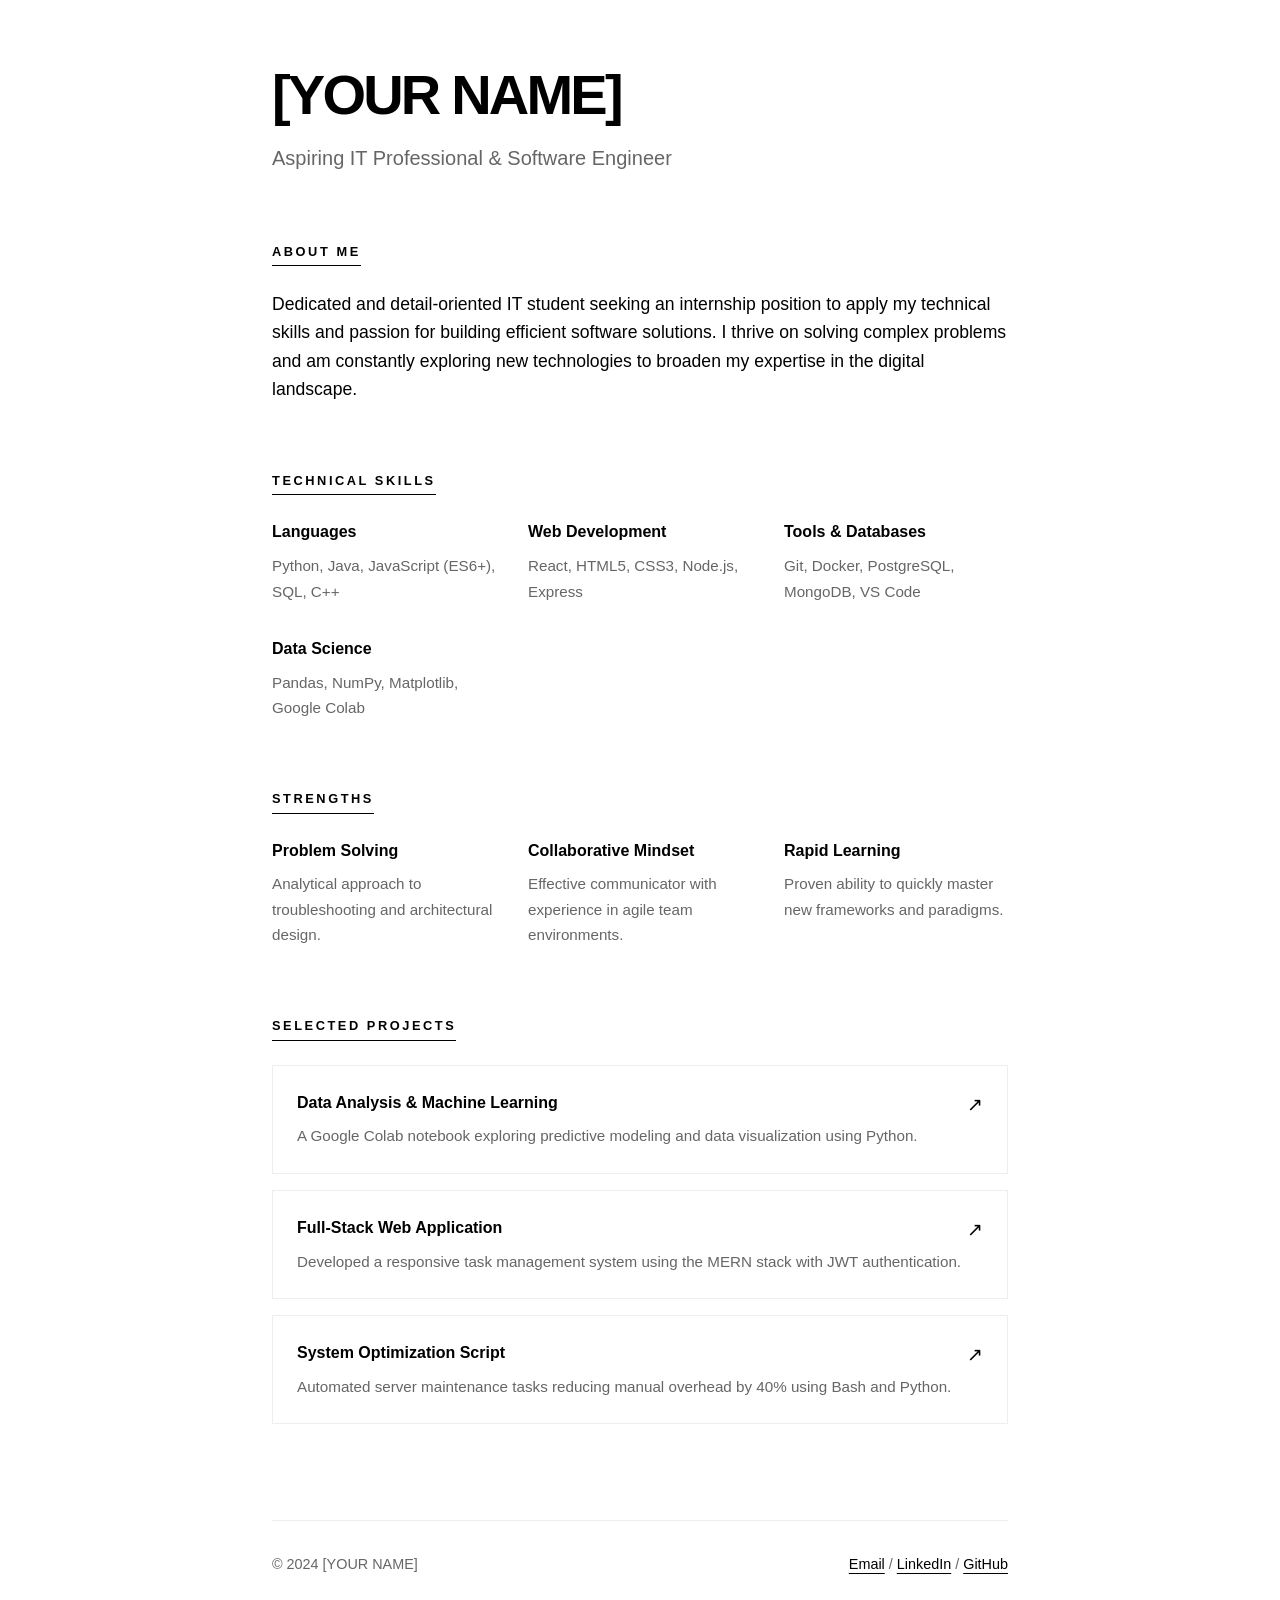
==== index.html @ 7cf9752b "create portfolio" ====
<!DOCTYPE html>
<html lang="en">
<head>
    <meta charset="UTF-8">
    <meta name="viewport" content="width=device-width, initial-scale=1.0">
    <title>IT Internship | Portfolio</title>
    <style>
        :root {
            --bg-color: #ffffff;
            --text-color: #000000;
            --secondary-text: #666666;
            --border-color: #eeeeee;
            --accent-color: #000000;
        }

        * {
            margin: 0;
            padding: 0;
            box-sizing: border-box;
        }

        body {
            font-family: 'Inter', -apple-system, BlinkMacSystemFont, "Segoe UI", Roboto, sans-serif;
            background-color: var(--bg-color);
            color: var(--text-color);
            line-height: 1.6;
            padding: 4rem 2rem;
            max-width: 800px;
            margin: 0 auto;
        }

        header {
            margin-bottom: 4rem;
        }

        h1 {
            font-size: 3.5rem;
            font-weight: 800;
            letter-spacing: -0.05em;
            line-height: 1.1;
            margin-bottom: 1rem;
        }

        .subtitle {
            font-size: 1.25rem;
            color: var(--secondary-text);
            font-weight: 400;
        }

        section {
            margin-bottom: 4rem;
        }

        h2 {
            font-size: 0.8rem;
            text-transform: uppercase;
            letter-spacing: 0.2em;
            margin-bottom: 1.5rem;
            border-bottom: 1px solid var(--text-color);
            display: inline-block;
            padding-bottom: 0.2rem;
        }

        p {
            font-size: 1.1rem;
            margin-bottom: 1.5rem;
        }

        .grid {
            display: grid;
            grid-template-columns: repeat(auto-fill, minmax(200px, 1fr));
            gap: 2rem;
        }

        .item-title {
            font-weight: 700;
            margin-bottom: 0.5rem;
            display: block;
        }

        .item-desc {
            color: var(--secondary-text);
            font-size: 0.95rem;
        }

        .project-link {
            display: block;
            text-decoration: none;
            color: var(--text-color);
            padding: 1.5rem;
            border: 1px solid var(--border-color);
            transition: all 0.2s ease;
            margin-bottom: 1rem;
        }

        .project-link:hover {
            background-color: var(--text-color);
            color: var(--bg-color);
            border-color: var(--text-color);
        }

        .project-link .link-icon {
            float: right;
            font-size: 1.2rem;
        }

        footer {
            margin-top: 6rem;
            padding-top: 2rem;
            border-top: 1px solid var(--border-color);
            font-size: 0.9rem;
            color: var(--secondary-text);
            display: flex;
            justify-content: space-between;
        }

        a {
            color: var(--text-color);
            text-decoration: underline;
            text-underline-offset: 4px;
        }

        a:hover {
            color: var(--secondary-text);
        }

        @media (max-width: 600px) {
            h1 { font-size: 2.5rem; }
            body { padding: 2rem 1rem; }
        }
    </style>
</head>
<body>

    <header>
        <h1>[YOUR NAME]</h1>
        <p class="subtitle">Aspiring IT Professional & Software Engineer</p>
    </header>

    <section id="about">
        <h2>About Me</h2>
        <p>
            Dedicated and detail-oriented IT student seeking an internship position to apply my technical skills and passion for building efficient software solutions. I thrive on solving complex problems and am constantly exploring new technologies to broaden my expertise in the digital landscape.
        </p>
    </section>

    <section id="skills">
        <h2>Technical Skills</h2>
        <div class="grid">
            <div>
                <span class="item-title">Languages</span>
                <span class="item-desc">Python, Java, JavaScript (ES6+), SQL, C++</span>
            </div>
            <div>
                <span class="item-title">Web Development</span>
                <span class="item-desc">React, HTML5, CSS3, Node.js, Express</span>
            </div>
            <div>
                <span class="item-title">Tools & Databases</span>
                <span class="item-desc">Git, Docker, PostgreSQL, MongoDB, VS Code</span>
            </div>
            <div>
                <span class="item-title">Data Science</span>
                <span class="item-desc">Pandas, NumPy, Matplotlib, Google Colab</span>
            </div>
        </div>
    </section>

    <section id="strengths">
        <h2>Strengths</h2>
        <div class="grid">
            <div>
                <span class="item-title">Problem Solving</span>
                <span class="item-desc">Analytical approach to troubleshooting and architectural design.</span>
            </div>
            <div>
                <span class="item-title">Collaborative Mindset</span>
                <span class="item-desc">Effective communicator with experience in agile team environments.</span>
            </div>
            <div>
                <span class="item-title">Rapid Learning</span>
                <span class="item-desc">Proven ability to quickly master new frameworks and paradigms.</span>
            </div>
        </div>
    </section>

    <section id="projects">
        <h2>Selected Projects</h2>
        
        <a href="https://colab.research.google.com/drive/..." class="project-link" target="_blank">
            <span class="link-icon">↗</span>
            <span class="item-title">Data Analysis & Machine Learning</span>
            <span class="item-desc">A Google Colab notebook exploring predictive modeling and data visualization using Python.</span>
        </a>

        <a href="https://github.com/..." class="project-link" target="_blank">
            <span class="link-icon">↗</span>
            <span class="item-title">Full-Stack Web Application</span>
            <span class="item-desc">Developed a responsive task management system using the MERN stack with JWT authentication.</span>
        </a>

        <a href="#" class="project-link">
            <span class="link-icon">↗</span>
            <span class="item-title">System Optimization Script</span>
            <span class="item-desc">Automated server maintenance tasks reducing manual overhead by 40% using Bash and Python.</span>
        </a>
    </section>

    <footer>
        <div>&copy; 2024 [YOUR NAME]</div>
        <div>
            <a href="mailto:email@example.com">Email</a> / 
            <a href="https://linkedin.com/in/...">LinkedIn</a> / 
            <a href="https://github.com/...">GitHub</a>
        </div>
    </footer>

</body>
</html>
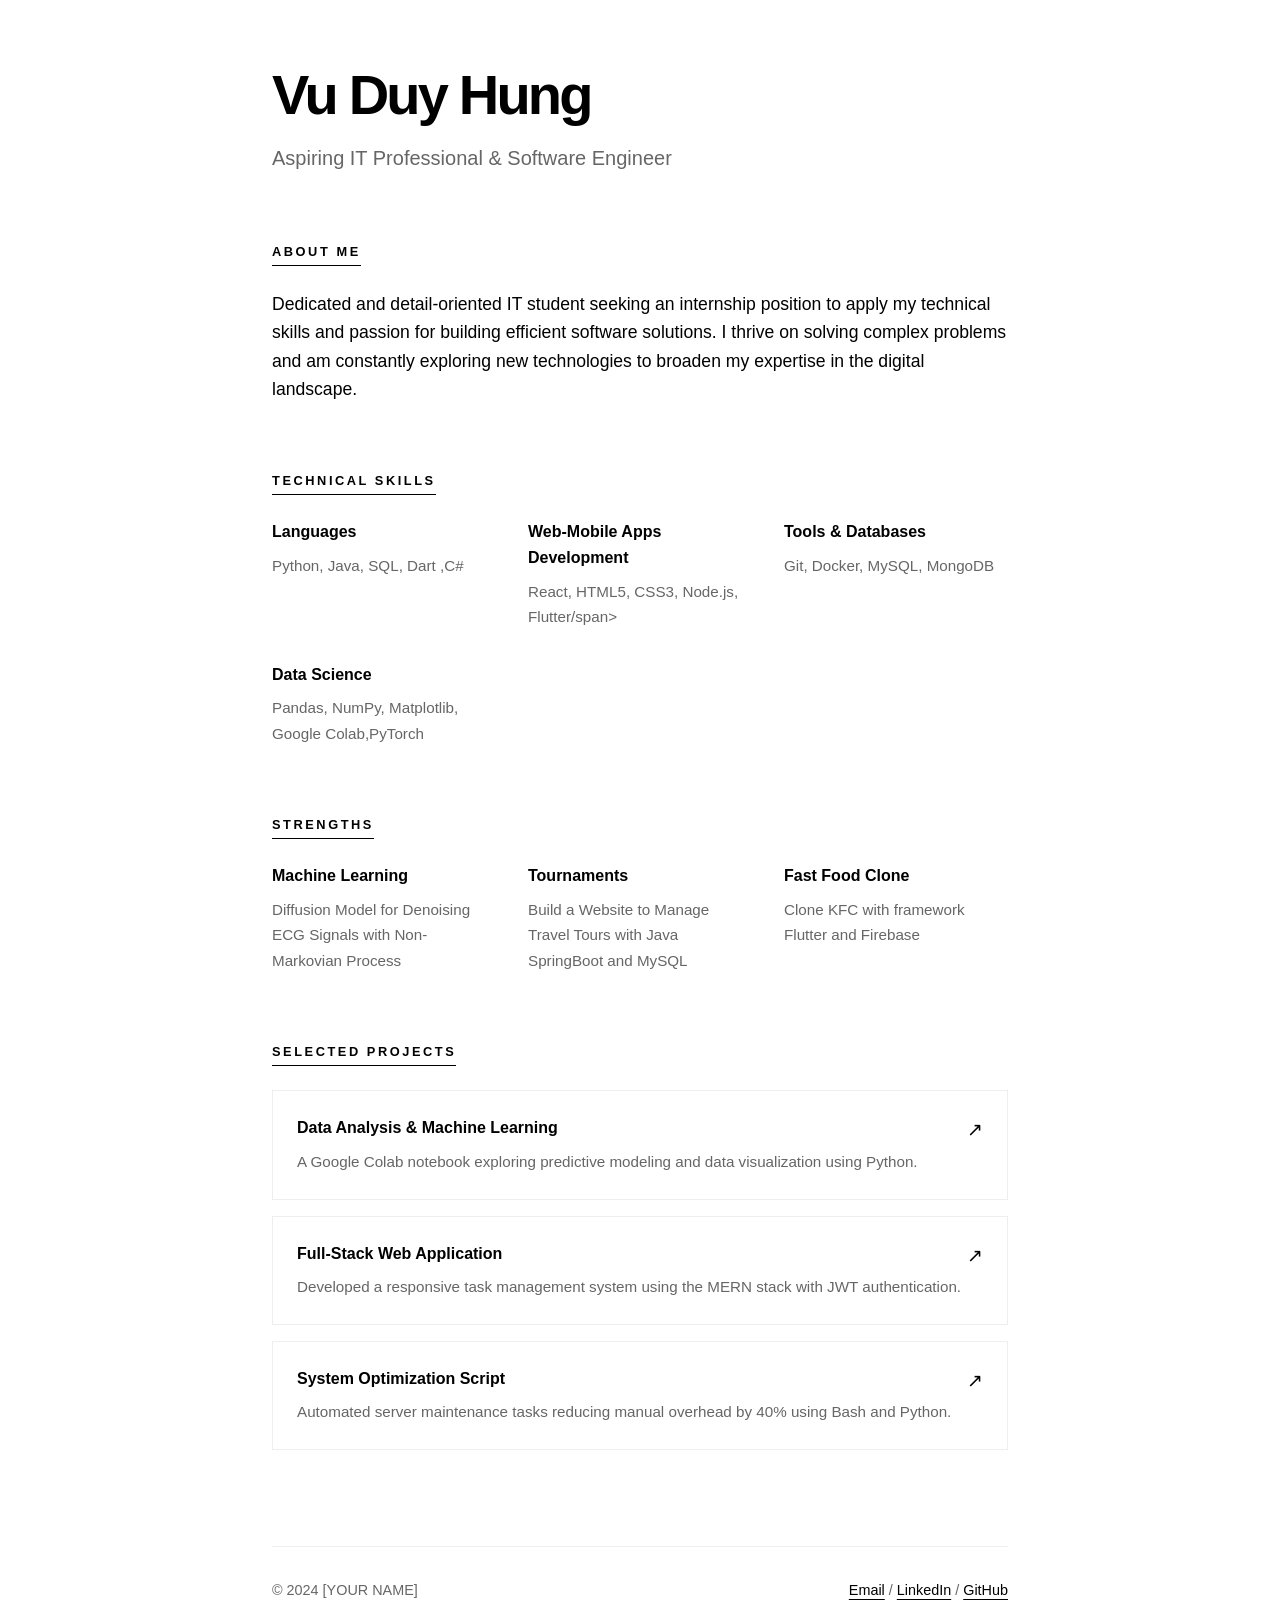
==== commit 72691947: "change infor" ====
--- a/index.html
+++ b/index.html
@@ -1,5 +1,6 @@
 <!DOCTYPE html>
 <html lang="en">
+
 <head>
     <meta charset="UTF-8">
     <meta name="viewport" content="width=device-width, initial-scale=1.0">
@@ -125,22 +126,30 @@
         }
 
         @media (max-width: 600px) {
-            h1 { font-size: 2.5rem; }
-            body { padding: 2rem 1rem; }
+            h1 {
+                font-size: 2.5rem;
+            }
+
+            body {
+                padding: 2rem 1rem;
+            }
         }
     </style>
 </head>
+
 <body>
 
     <header>
-        <h1>[YOUR NAME]</h1>
+        <h1>Vu Duy Hung</h1>
         <p class="subtitle">Aspiring IT Professional & Software Engineer</p>
     </header>
 
     <section id="about">
         <h2>About Me</h2>
         <p>
-            Dedicated and detail-oriented IT student seeking an internship position to apply my technical skills and passion for building efficient software solutions. I thrive on solving complex problems and am constantly exploring new technologies to broaden my expertise in the digital landscape.
+            Dedicated and detail-oriented IT student seeking an internship position to apply my technical skills and
+            passion for building efficient software solutions. I thrive on solving complex problems and am constantly
+            exploring new technologies to broaden my expertise in the digital landscape.
         </p>
     </section>
 
@@ -149,19 +158,19 @@
         <div class="grid">
             <div>
                 <span class="item-title">Languages</span>
-                <span class="item-desc">Python, Java, JavaScript (ES6+), SQL, C++</span>
-            </div>
-            <div>
-                <span class="item-title">Web Development</span>
-                <span class="item-desc">React, HTML5, CSS3, Node.js, Express</span>
+                <span class="item-desc">Python, Java, SQL, Dart ,C#</span>
+            </div>
+            <div>
+                <span class="item-title">Web-Mobile Apps Development</span>
+                <span class="item-desc">React, HTML5, CSS3, Node.js, Flutter/span>
             </div>
             <div>
                 <span class="item-title">Tools & Databases</span>
-                <span class="item-desc">Git, Docker, PostgreSQL, MongoDB, VS Code</span>
+                <span class="item-desc">Git, Docker, MySQL, MongoDB</span>
             </div>
             <div>
                 <span class="item-title">Data Science</span>
-                <span class="item-desc">Pandas, NumPy, Matplotlib, Google Colab</span>
+                <span class="item-desc">Pandas, NumPy, Matplotlib, Google Colab,PyTorch</span>
             </div>
         </div>
     </section>
@@ -170,50 +179,54 @@
         <h2>Strengths</h2>
         <div class="grid">
             <div>
-                <span class="item-title">Problem Solving</span>
-                <span class="item-desc">Analytical approach to troubleshooting and architectural design.</span>
-            </div>
-            <div>
-                <span class="item-title">Collaborative Mindset</span>
-                <span class="item-desc">Effective communicator with experience in agile team environments.</span>
-            </div>
-            <div>
-                <span class="item-title">Rapid Learning</span>
-                <span class="item-desc">Proven ability to quickly master new frameworks and paradigms.</span>
+                <span class="item-title">Machine Learning</span>
+                <span class="item-desc">Diffusion Model for Denoising ECG Signals with Non-Markovian Process</span>
+            </div>
+            <div>
+                <span class="item-title">Tournaments</span>
+                <span class="item-desc">Build a Website to Manage Travel Tours with Java SpringBoot and MySQL</span>
+            </div>
+            <div>
+                <span class="item-title">Fast Food Clone</span>
+                <span class="item-desc">Clone KFC with framework Flutter and Firebase</span>
             </div>
         </div>
     </section>
 
     <section id="projects">
         <h2>Selected Projects</h2>
-        
+
         <a href="https://colab.research.google.com/drive/..." class="project-link" target="_blank">
             <span class="link-icon">↗</span>
             <span class="item-title">Data Analysis & Machine Learning</span>
-            <span class="item-desc">A Google Colab notebook exploring predictive modeling and data visualization using Python.</span>
+            <span class="item-desc">A Google Colab notebook exploring predictive modeling and data visualization using
+                Python.</span>
         </a>
 
         <a href="https://github.com/..." class="project-link" target="_blank">
             <span class="link-icon">↗</span>
             <span class="item-title">Full-Stack Web Application</span>
-            <span class="item-desc">Developed a responsive task management system using the MERN stack with JWT authentication.</span>
+            <span class="item-desc">Developed a responsive task management system using the MERN stack with JWT
+                authentication.</span>
         </a>
 
         <a href="#" class="project-link">
             <span class="link-icon">↗</span>
             <span class="item-title">System Optimization Script</span>
-            <span class="item-desc">Automated server maintenance tasks reducing manual overhead by 40% using Bash and Python.</span>
+            <span class="item-desc">Automated server maintenance tasks reducing manual overhead by 40% using Bash and
+                Python.</span>
         </a>
     </section>
 
     <footer>
         <div>&copy; 2024 [YOUR NAME]</div>
         <div>
-            <a href="mailto:email@example.com">Email</a> / 
-            <a href="https://linkedin.com/in/...">LinkedIn</a> / 
+            <a href="mailto:email@example.com">Email</a> /
+            <a href="https://linkedin.com/in/...">LinkedIn</a> /
             <a href="https://github.com/...">GitHub</a>
         </div>
     </footer>
 
 </body>
-</html>
+
+</html>
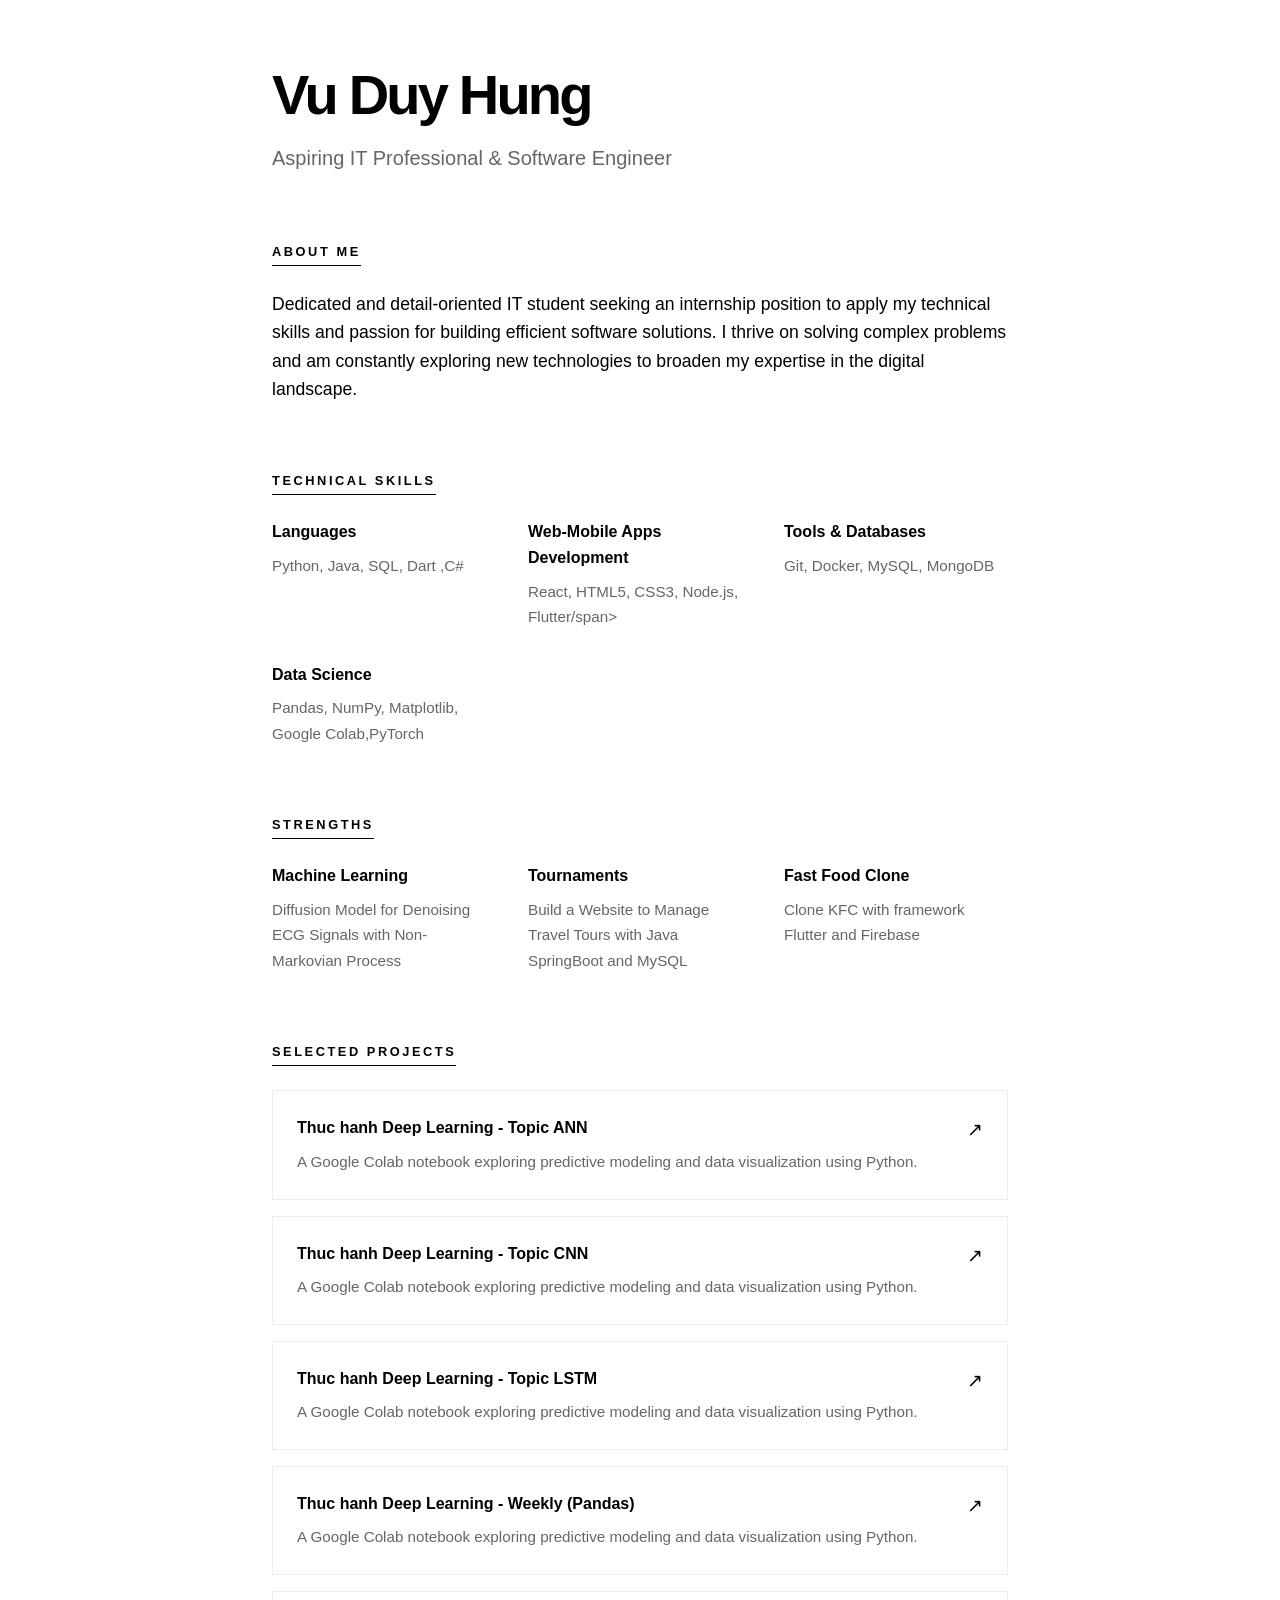
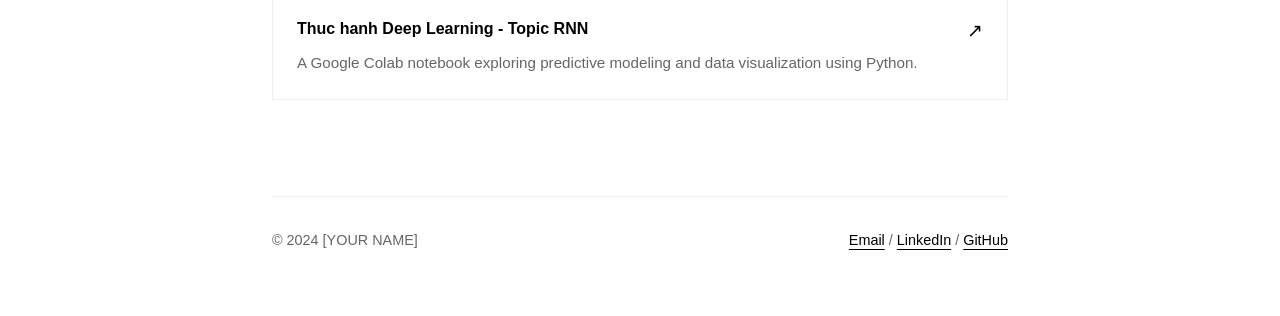
==== commit 718c4597: "create struct link to collab" ====
--- a/index.html
+++ b/index.html
@@ -198,22 +198,32 @@
 
         <a href="https://colab.research.google.com/drive/..." class="project-link" target="_blank">
             <span class="link-icon">↗</span>
-            <span class="item-title">Data Analysis & Machine Learning</span>
-            <span class="item-desc">A Google Colab notebook exploring predictive modeling and data visualization using
-                Python.</span>
-        </a>
-
-        <a href="https://github.com/..." class="project-link" target="_blank">
-            <span class="link-icon">↗</span>
-            <span class="item-title">Full-Stack Web Application</span>
-            <span class="item-desc">Developed a responsive task management system using the MERN stack with JWT
-                authentication.</span>
-        </a>
-
-        <a href="#" class="project-link">
-            <span class="link-icon">↗</span>
-            <span class="item-title">System Optimization Script</span>
-            <span class="item-desc">Automated server maintenance tasks reducing manual overhead by 40% using Bash and
+            <span class="item-title">Thuc hanh Deep Learning - Topic ANN</span>
+            <span class="item-desc">A Google Colab notebook exploring predictive modeling and data visualization using
+                Python.</span>
+        </a>
+        <a href="https://colab.research.google.com/drive/..." class="project-link" target="_blank">
+            <span class="link-icon">↗</span>
+            <span class="item-title">Thuc hanh Deep Learning - Topic CNN</span>
+            <span class="item-desc">A Google Colab notebook exploring predictive modeling and data visualization using
+                Python.</span>
+        </a>
+        <a href="https://colab.research.google.com/drive/..." class="project-link" target="_blank">
+            <span class="link-icon">↗</span>
+            <span class="item-title">Thuc hanh Deep Learning - Topic LSTM</span>
+            <span class="item-desc">A Google Colab notebook exploring predictive modeling and data visualization using
+                Python.</span>
+        </a>
+        <a href="https://colab.research.google.com/drive/..." class="project-link" target="_blank">
+            <span class="link-icon">↗</span>
+            <span class="item-title">Thuc hanh Deep Learning - Weekly (Pandas)</span>
+            <span class="item-desc">A Google Colab notebook exploring predictive modeling and data visualization using
+                Python.</span>
+        </a>
+        <a href="https://colab.research.google.com/drive/..." class="project-link" target="_blank">
+            <span class="link-icon">↗</span>
+            <span class="item-title">Thuc hanh Deep Learning - Topic RNN</span>
+            <span class="item-desc">A Google Colab notebook exploring predictive modeling and data visualization using
                 Python.</span>
         </a>
     </section>
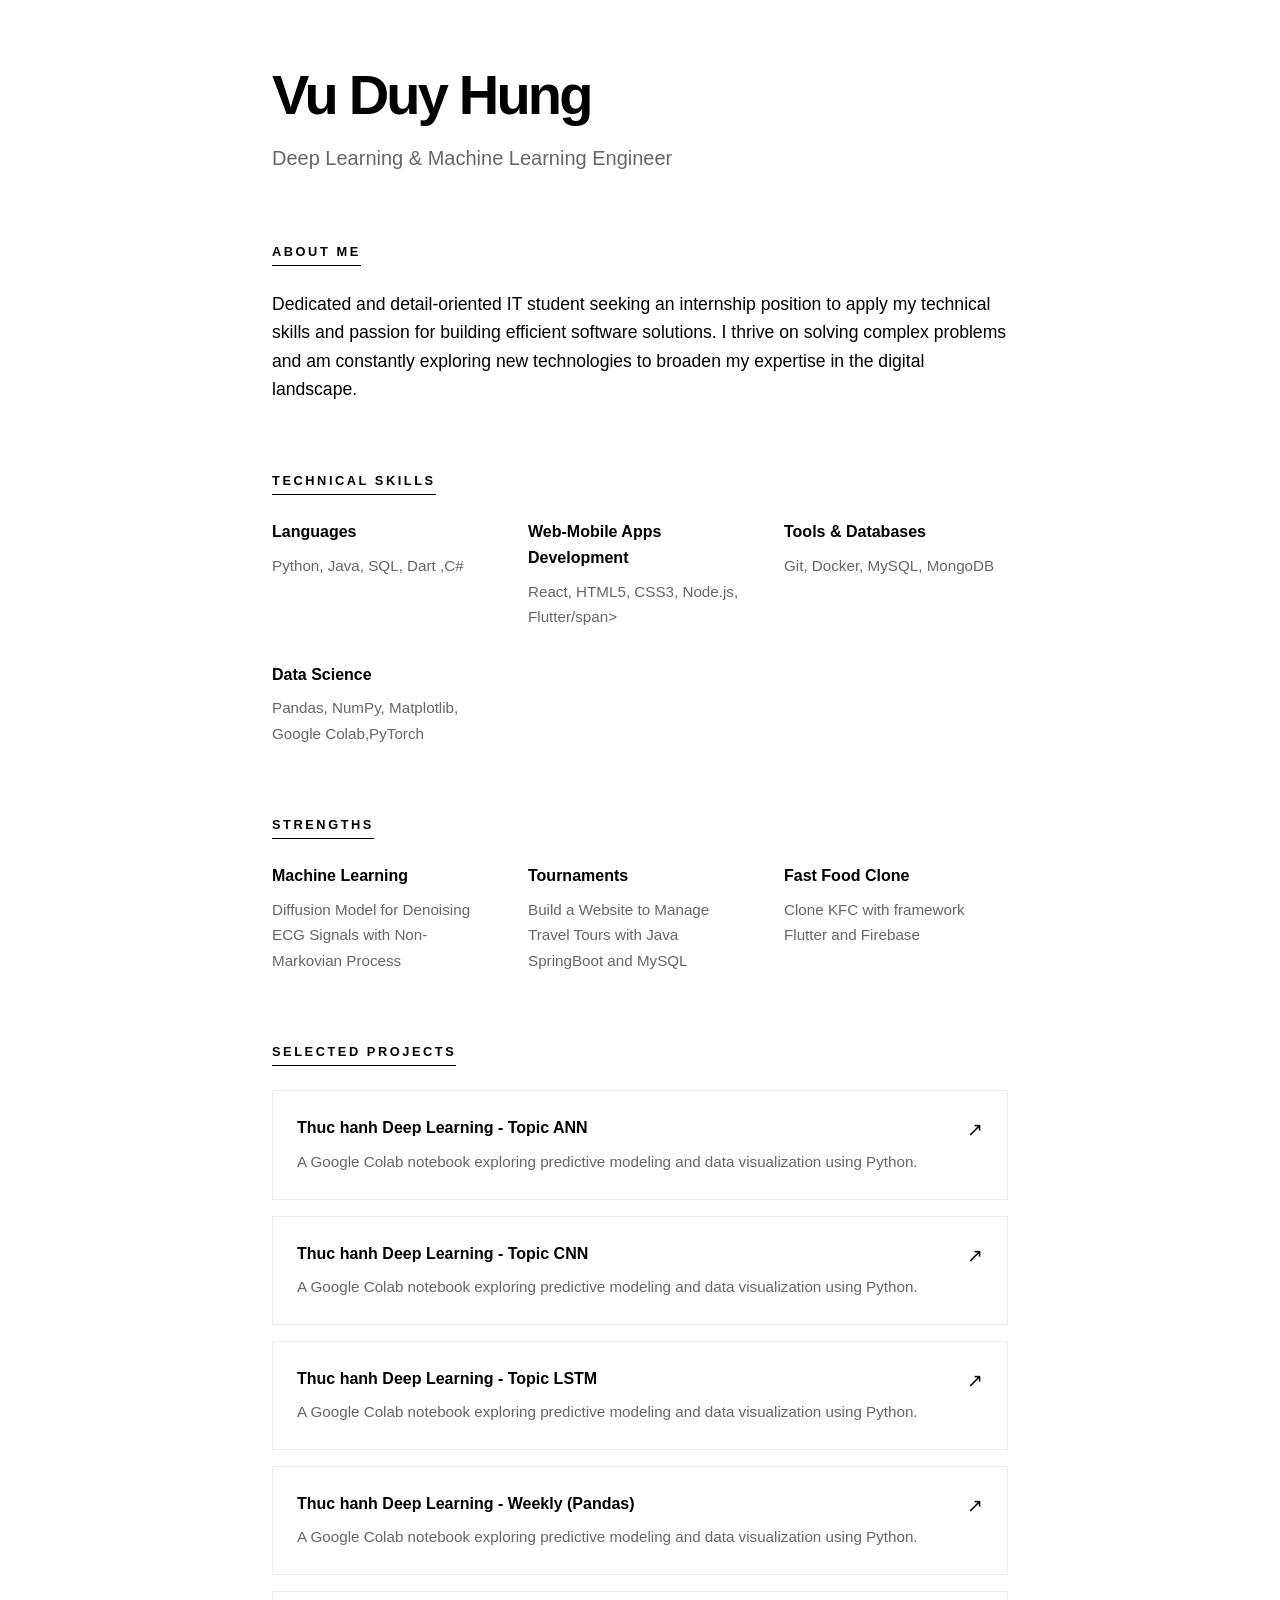
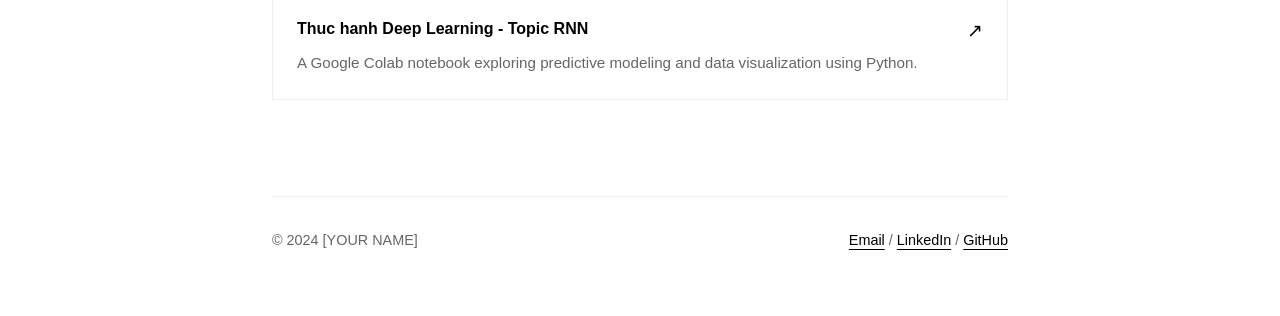
==== commit 934524cb: "docs: update professional subtitle to Deep Learning & Machine Learning Engineer" ====
--- a/index.html
+++ b/index.html
@@ -141,7 +141,7 @@
 
     <header>
         <h1>Vu Duy Hung</h1>
-        <p class="subtitle">Aspiring IT Professional & Software Engineer</p>
+        <p class="subtitle">Deep Learning & Machine Learning Engineer</p>
     </header>
 
     <section id="about">
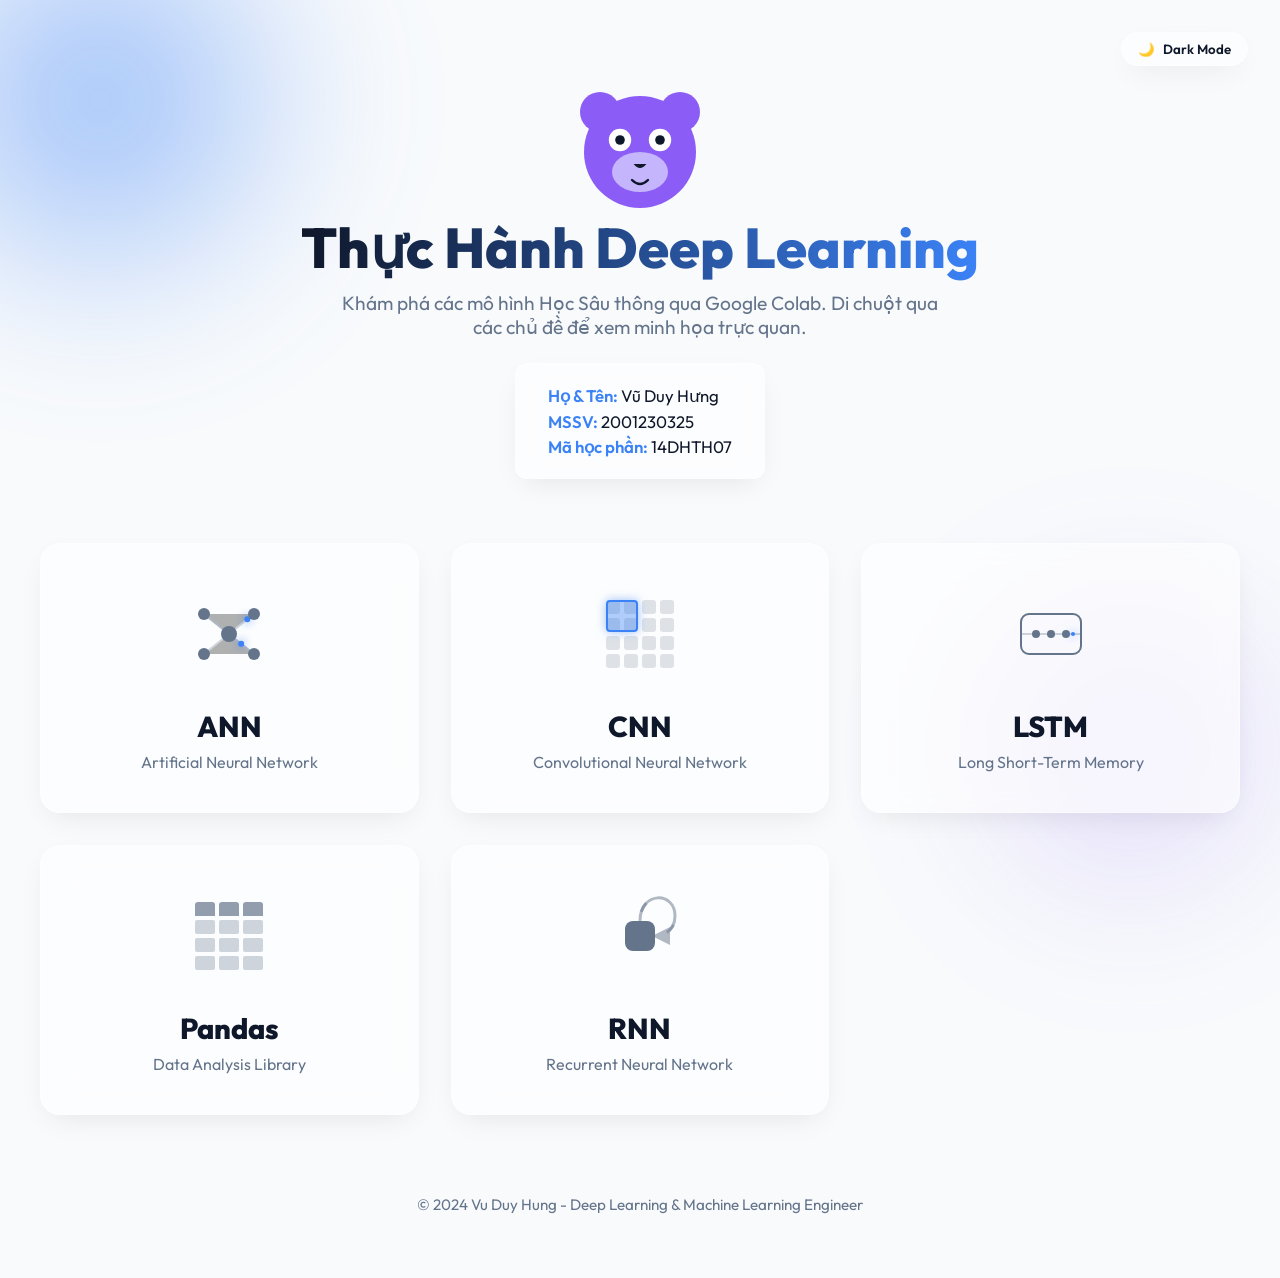
==== commit 261a2c97: "feat: revamp portfolio with dark mode support, animated CSS backgrounds, and modern grid layout" ====
--- a/index.html
+++ b/index.html
@@ -1,242 +1,547 @@
 <!DOCTYPE html>
-<html lang="en">
-
+<html lang="en" data-theme="light">
 <head>
     <meta charset="UTF-8">
     <meta name="viewport" content="width=device-width, initial-scale=1.0">
-    <title>IT Internship | Portfolio</title>
+    <title>Thực Hành Deep Learning | Vu Duy Hung</title>
+    <link href="https://fonts.googleapis.com/css2?family=Outfit:wght@300;400;600;800&display=swap" rel="stylesheet">
     <style>
         :root {
-            --bg-color: #ffffff;
-            --text-color: #000000;
-            --secondary-text: #666666;
-            --border-color: #eeeeee;
-            --accent-color: #000000;
+            --bg-color: #f8fafc;
+            --text-color: #0f172a;
+            --text-muted: #64748b;
+            --card-bg: rgba(255, 255, 255, 0.6);
+            --card-border: rgba(255, 255, 255, 0.4);
+            --accent: #3b82f6;
+            --accent-glow: rgba(59, 130, 246, 0.5);
+            --bear-color: #8b5cf6;
+            --bear-muzzle: #c4b5fd;
+            --shadow: 0 10px 30px -10px rgba(0, 0, 0, 0.1);
+        }
+
+        [data-theme="dark"] {
+            --bg-color: #0f172a;
+            --text-color: #f8fafc;
+            --text-muted: #94a3b8;
+            --card-bg: rgba(30, 41, 59, 0.6);
+            --card-border: rgba(255, 255, 255, 0.05);
+            --accent: #60a5fa;
+            --accent-glow: rgba(96, 165, 250, 0.3);
+            --bear-color: #a78bfa;
+            --bear-muzzle: #ede9fe;
+            --shadow: 0 10px 30px -10px rgba(0, 0, 0, 0.5);
         }
 
         * {
             margin: 0;
             padding: 0;
             box-sizing: border-box;
+            transition: background-color 0.3s, color 0.3s, border-color 0.3s, box-shadow 0.3s;
         }
 
         body {
-            font-family: 'Inter', -apple-system, BlinkMacSystemFont, "Segoe UI", Roboto, sans-serif;
+            font-family: 'Outfit', sans-serif;
             background-color: var(--bg-color);
             color: var(--text-color);
-            line-height: 1.6;
-            padding: 4rem 2rem;
-            max-width: 800px;
-            margin: 0 auto;
-        }
-
+            min-height: 100vh;
+            display: flex;
+            flex-direction: column;
+            align-items: center;
+            padding: 2rem;
+            position: relative;
+            overflow-x: hidden;
+        }
+
+        /* Animated Background Gradients */
+        .bg-glow {
+            position: fixed;
+            width: 600px;
+            height: 600px;
+            background: radial-gradient(circle, var(--accent-glow) 0%, transparent 60%);
+            border-radius: 50%;
+            top: -200px;
+            left: -200px;
+            z-index: -1;
+            filter: blur(60px);
+            animation: float 10s infinite ease-in-out alternate;
+        }
+        .bg-glow-2 {
+            position: fixed;
+            width: 500px;
+            height: 500px;
+            background: radial-gradient(circle, rgba(139, 92, 246, 0.2) 0%, transparent 60%);
+            border-radius: 50%;
+            bottom: -100px;
+            right: -100px;
+            z-index: -1;
+            filter: blur(60px);
+            animation: float 8s infinite ease-in-out alternate-reverse;
+        }
+
+        @keyframes float {
+            0% { transform: translate(0, 0); }
+            100% { transform: translate(50px, 50px); }
+        }
+
+        /* Theme Toggle */
+        .theme-toggle {
+            position: absolute;
+            top: 2rem;
+            right: 2rem;
+            background: var(--card-bg);
+            border: 1px solid var(--card-border);
+            backdrop-filter: blur(10px);
+            color: var(--text-color);
+            border-radius: 50px;
+            padding: 0.5rem 1rem;
+            cursor: pointer;
+            font-family: inherit;
+            font-weight: 600;
+            display: flex;
+            align-items: center;
+            gap: 0.5rem;
+            box-shadow: var(--shadow);
+            z-index: 10;
+        }
+        
+        .theme-toggle:hover {
+            transform: scale(1.05);
+            border-color: var(--accent);
+        }
+
+        /* Header & Bear */
         header {
+            text-align: center;
             margin-bottom: 4rem;
+            display: flex;
+            flex-direction: column;
+            align-items: center;
+            margin-top: 2rem;
+        }
+
+        #bear-container {
+            margin-bottom: -1rem;
+            position: relative;
+            z-index: 2;
         }
 
         h1 {
             font-size: 3.5rem;
             font-weight: 800;
-            letter-spacing: -0.05em;
-            line-height: 1.1;
-            margin-bottom: 1rem;
-        }
-
-        .subtitle {
-            font-size: 1.25rem;
-            color: var(--secondary-text);
-            font-weight: 400;
-        }
-
-        section {
-            margin-bottom: 4rem;
-        }
-
-        h2 {
-            font-size: 0.8rem;
-            text-transform: uppercase;
-            letter-spacing: 0.2em;
-            margin-bottom: 1.5rem;
-            border-bottom: 1px solid var(--text-color);
+            background: linear-gradient(to right, var(--text-color), var(--accent));
+            -webkit-background-clip: text;
+            -webkit-text-fill-color: transparent;
+            margin-bottom: 0.5rem;
+            text-align: center;
+        }
+
+        p.subtitle {
+            font-size: 1.2rem;
+            color: var(--text-muted);
+            max-width: 600px;
+            text-align: center;
+        }
+
+        .student-info {
+            margin-top: 1.5rem;
+            background: var(--card-bg);
+            border: 1px solid var(--card-border);
+            border-radius: 12px;
+            padding: 1rem 2rem;
+            backdrop-filter: blur(10px);
+            box-shadow: var(--shadow);
             display: inline-block;
-            padding-bottom: 0.2rem;
-        }
-
-        p {
-            font-size: 1.1rem;
-            margin-bottom: 1.5rem;
-        }
-
+            text-align: left;
+            z-index: 2;
+            position: relative;
+        }
+        
+        .student-info p {
+            margin: 0.3rem 0;
+            font-size: 1.05rem;
+        }
+        
+        .student-info strong {
+            color: var(--accent);
+            font-weight: 600;
+        }
+
+        /* Grid */
         .grid {
             display: grid;
-            grid-template-columns: repeat(auto-fill, minmax(200px, 1fr));
+            grid-template-columns: repeat(auto-fit, minmax(280px, 1fr));
             gap: 2rem;
-        }
-
-        .item-title {
-            font-weight: 700;
-            margin-bottom: 0.5rem;
-            display: block;
-        }
-
-        .item-desc {
-            color: var(--secondary-text);
-            font-size: 0.95rem;
-        }
-
-        .project-link {
-            display: block;
+            width: 100%;
+            max-width: 1200px;
+            z-index: 1;
+        }
+
+        /* Cards */
+        .card {
+            background: var(--card-bg);
+            border: 1px solid var(--card-border);
+            border-radius: 20px;
+            padding: 2.5rem 2rem;
             text-decoration: none;
             color: var(--text-color);
-            padding: 1.5rem;
-            border: 1px solid var(--border-color);
-            transition: all 0.2s ease;
-            margin-bottom: 1rem;
-        }
-
-        .project-link:hover {
-            background-color: var(--text-color);
-            color: var(--bg-color);
-            border-color: var(--text-color);
-        }
-
-        .project-link .link-icon {
-            float: right;
-            font-size: 1.2rem;
-        }
-
+            backdrop-filter: blur(16px);
+            -webkit-backdrop-filter: blur(16px);
+            box-shadow: var(--shadow);
+            display: flex;
+            flex-direction: column;
+            align-items: center;
+            text-align: center;
+            transition: transform 0.3s cubic-bezier(0.175, 0.885, 0.32, 1.275), box-shadow 0.3s, border-color 0.3s;
+            position: relative;
+            overflow: hidden;
+        }
+
+        .card::before {
+            content: '';
+            position: absolute;
+            top: 0; left: 0; right: 0; bottom: 0;
+            background: linear-gradient(135deg, rgba(255,255,255,0.1), transparent);
+            opacity: 0;
+            transition: opacity 0.3s;
+            z-index: 0;
+        }
+
+        .card:hover {
+            transform: translateY(-10px);
+            box-shadow: 0 20px 40px -10px var(--accent-glow);
+            border-color: var(--accent);
+        }
+
+        .card:hover::before {
+            opacity: 1;
+        }
+
+        .card-visual {
+            width: 100px;
+            height: 100px;
+            margin-bottom: 1.5rem;
+            display: flex;
+            justify-content: center;
+            align-items: center;
+            z-index: 1;
+        }
+
+        .card h3 {
+            font-size: 1.8rem;
+            font-weight: 800;
+            margin-bottom: 0.5rem;
+            z-index: 1;
+        }
+
+        .card p {
+            color: var(--text-muted);
+            font-size: 1rem;
+            z-index: 1;
+        }
+
+        /* --- Animations for Visuals --- */
+
+        /* CNN */
+        .cnn-grid { display: grid; grid-template-columns: repeat(4, 1fr); gap: 4px; width: 68px; height: 68px; position: relative; }
+        .cnn-cell { background: var(--text-muted); opacity: 0.2; border-radius: 3px; }
+        .cnn-kernel { position: absolute; top: 0; left: 0; width: 32px; height: 32px; background: rgba(59, 130, 246, 0.4); border: 2px solid var(--accent); border-radius: 4px; box-shadow: 0 0 10px var(--accent-glow); animation: scan 3s infinite ease-in-out; }
+        @keyframes scan {
+            0%, 100% { transform: translate(0, 0); }
+            25% { transform: translate(36px, 0); }
+            50% { transform: translate(36px, 36px); }
+            75% { transform: translate(0, 36px); }
+        }
+
+        /* ANN */
+        .ann-node { fill: var(--text-muted); transition: fill 0.3s; }
+        .card:hover .ann-node { fill: var(--accent); }
+        .ann-line { stroke: var(--text-muted); stroke-width: 2; opacity: 0.3; }
+        .ann-signal { fill: var(--accent); filter: drop-shadow(0 0 5px var(--accent)); }
+
+        /* LSTM */
+        .lstm-box { fill: none; stroke: var(--text-muted); stroke-width: 2; rx: 8; transition: stroke 0.3s; }
+        .lstm-gate { fill: var(--text-muted); transition: fill 0.3s; }
+        .card:hover .lstm-box { stroke: var(--accent); }
+        .card:hover .lstm-gate { fill: var(--accent); }
+
+        /* RNN */
+        .rnn-node { fill: var(--text-muted); rx: 8; transition: fill 0.3s; }
+        .card:hover .rnn-node { fill: var(--accent); }
+        .rnn-arrow { stroke: var(--text-muted); stroke-width: 3; fill: none; opacity: 0.5; transition: stroke 0.3s, opacity 0.3s; }
+        .card:hover .rnn-arrow { stroke: var(--accent); opacity: 1; }
+
+        /* Pandas */
+        .pd-table { display: flex; flex-direction: column; gap: 4px; width: 68px; }
+        .pd-row { display: flex; gap: 4px; height: 14px; }
+        .pd-cell { flex: 1; background: var(--text-muted); opacity: 0.3; border-radius: 2px; transition: opacity 0.3s, background 0.3s; }
+        .pd-row:first-child .pd-cell { opacity: 0.7; border-radius: 3px 3px 0 0; }
+        .card:hover .pd-row:nth-child(2) .pd-cell { animation: highlight 2s infinite 0s; }
+        .card:hover .pd-row:nth-child(3) .pd-cell { animation: highlight 2s infinite 0.4s; }
+        .card:hover .pd-row:nth-child(4) .pd-cell { animation: highlight 2s infinite 0.8s; }
+        @keyframes highlight {
+            0%, 100% { background: var(--text-muted); opacity: 0.3; }
+            50% { background: var(--accent); opacity: 1; box-shadow: 0 0 8px var(--accent-glow); transform: scale(1.1); }
+        }
+
+        /* Footer */
         footer {
-            margin-top: 6rem;
-            padding-top: 2rem;
-            border-top: 1px solid var(--border-color);
-            font-size: 0.9rem;
-            color: var(--secondary-text);
-            display: flex;
-            justify-content: space-between;
-        }
-
-        a {
-            color: var(--text-color);
-            text-decoration: underline;
-            text-underline-offset: 4px;
-        }
-
-        a:hover {
-            color: var(--secondary-text);
-        }
-
-        @media (max-width: 600px) {
-            h1 {
-                font-size: 2.5rem;
-            }
-
-            body {
-                padding: 2rem 1rem;
-            }
+            margin-top: auto;
+            padding-top: 5rem;
+            padding-bottom: 2rem;
+            color: var(--text-muted);
+            font-size: 0.95rem;
+            text-align: center;
+        }
+
+        @media (max-width: 768px) {
+            h1 { font-size: 2.5rem; }
+            .grid { grid-template-columns: 1fr; }
+            .theme-toggle { top: 1rem; right: 1rem; }
+            header { margin-top: 4rem; }
         }
     </style>
 </head>
-
 <body>
+    <div class="bg-glow"></div>
+    <div class="bg-glow-2"></div>
+
+    <button class="theme-toggle" id="theme-btn">
+        <span id="theme-icon">🌙</span> Dark Mode
+    </button>
 
     <header>
-        <h1>Vu Duy Hung</h1>
-        <p class="subtitle">Deep Learning & Machine Learning Engineer</p>
+        <div id="bear-container">
+            <svg id="bear" width="160" height="160" viewBox="0 0 200 200">
+                <circle cx="50" cy="60" r="25" fill="var(--bear-color)"/>
+                <circle cx="150" cy="60" r="25" fill="var(--bear-color)"/>
+                <circle cx="100" cy="110" r="70" fill="var(--bear-color)"/>
+                
+                <!-- Eyes Background -->
+                <circle cx="75" cy="95" r="14" fill="#ffffff" class="eye-bg"/>
+                <circle cx="125" cy="95" r="14" fill="#ffffff" class="eye-bg"/>
+                
+                <!-- Pupils -->
+                <g id="pupils">
+                    <circle id="pupil-left" cx="75" cy="95" r="6" fill="#0f172a"/>
+                    <circle id="pupil-right" cx="125" cy="95" r="6" fill="#0f172a"/>
+                </g>
+
+                <!-- Muzzle -->
+                <ellipse cx="100" cy="135" rx="35" ry="25" fill="var(--bear-muzzle)"/>
+                <path d="M 92 125 Q 100 135 108 125 Z" fill="#0f172a"/>
+                
+                <!-- Mouth -->
+                <path id="mouth-normal" d="M 90 145 Q 100 155 110 145" fill="none" stroke="#0f172a" stroke-width="3" stroke-linecap="round" style="transition: opacity 0.2s;"/>
+                <ellipse id="mouth-surprised" cx="100" cy="148" rx="8" ry="10" fill="#0f172a" style="opacity: 0; transition: opacity 0.2s;"/>
+            </svg>
+        </div>
+        <h1>Thực Hành Deep Learning</h1>
+        <p class="subtitle">Khám phá các mô hình Học Sâu thông qua Google Colab. Di chuột qua các chủ đề để xem minh họa trực quan.</p>
+        
+        <div class="student-info">
+            <p><strong>Họ & Tên:</strong> Vũ Duy Hưng</p>
+            <p><strong>MSSV:</strong> 2001230325</p>
+            <p><strong>Mã học phần:</strong> 14DHTH07</p>
+        </div>
     </header>
 
-    <section id="about">
-        <h2>About Me</h2>
-        <p>
-            Dedicated and detail-oriented IT student seeking an internship position to apply my technical skills and
-            passion for building efficient software solutions. I thrive on solving complex problems and am constantly
-            exploring new technologies to broaden my expertise in the digital landscape.
-        </p>
-    </section>
-
-    <section id="skills">
-        <h2>Technical Skills</h2>
-        <div class="grid">
-            <div>
-                <span class="item-title">Languages</span>
-                <span class="item-desc">Python, Java, SQL, Dart ,C#</span>
+    <div class="grid">
+        <!-- ANN -->
+        <a href="https://colab.research.google.com/drive/..." class="card topic-card" target="_blank">
+            <div class="card-visual">
+                <svg width="80" height="80" viewBox="0 0 80 80">
+                    <path class="ann-line" d="M 15 20 L 40 40 L 65 20" />
+                    <path class="ann-line" d="M 15 60 L 40 40 L 65 60" />
+                    <path class="ann-line" d="M 15 20 L 40 40 L 65 60" />
+                    <circle class="ann-signal" cx="15" cy="20" r="3">
+                        <animate attributeName="cx" values="15; 40; 65; 15" dur="3s" repeatCount="indefinite" />
+                        <animate attributeName="cy" values="20; 40; 20; 20" dur="3s" repeatCount="indefinite" />
+                    </circle>
+                    <circle class="ann-signal" cx="15" cy="60" r="3">
+                        <animate attributeName="cx" values="15; 40; 65; 15" dur="3.5s" repeatCount="indefinite" />
+                        <animate attributeName="cy" values="60; 40; 60; 60" dur="3.5s" repeatCount="indefinite" />
+                    </circle>
+                    <circle class="ann-node" cx="15" cy="20" r="6"/>
+                    <circle class="ann-node" cx="15" cy="60" r="6"/>
+                    <circle class="ann-node" cx="40" cy="40" r="8"/>
+                    <circle class="ann-node" cx="65" cy="20" r="6"/>
+                    <circle class="ann-node" cx="65" cy="60" r="6"/>
+                </svg>
             </div>
-            <div>
-                <span class="item-title">Web-Mobile Apps Development</span>
-                <span class="item-desc">React, HTML5, CSS3, Node.js, Flutter/span>
+            <h3>ANN</h3>
+            <p>Artificial Neural Network</p>
+        </a>
+
+        <!-- CNN -->
+        <a href="https://colab.research.google.com/drive/..." class="card topic-card" target="_blank">
+            <div class="card-visual">
+                <div class="cnn-grid">
+                    <div class="cnn-cell"></div><div class="cnn-cell"></div><div class="cnn-cell"></div><div class="cnn-cell"></div>
+                    <div class="cnn-cell"></div><div class="cnn-cell"></div><div class="cnn-cell"></div><div class="cnn-cell"></div>
+                    <div class="cnn-cell"></div><div class="cnn-cell"></div><div class="cnn-cell"></div><div class="cnn-cell"></div>
+                    <div class="cnn-cell"></div><div class="cnn-cell"></div><div class="cnn-cell"></div><div class="cnn-cell"></div>
+                    <div class="cnn-kernel"></div>
+                </div>
             </div>
-            <div>
-                <span class="item-title">Tools & Databases</span>
-                <span class="item-desc">Git, Docker, MySQL, MongoDB</span>
+            <h3>CNN</h3>
+            <p>Convolutional Neural Network</p>
+        </a>
+
+        <!-- LSTM -->
+        <a href="https://colab.research.google.com/drive/..." class="card topic-card" target="_blank">
+            <div class="card-visual">
+                <svg width="80" height="60" viewBox="0 0 80 60">
+                    <rect class="lstm-box" x="10" y="10" width="60" height="40" />
+                    <circle class="lstm-gate" cx="25" cy="30" r="4"/>
+                    <circle class="lstm-gate" cx="40" cy="30" r="4"/>
+                    <circle class="lstm-gate" cx="55" cy="30" r="4"/>
+                    <path class="ann-line" d="M 10 30 L 70 30" />
+                    <circle class="ann-signal" cx="10" cy="30" r="2">
+                        <animate attributeName="cx" values="10;70" dur="2s" repeatCount="indefinite"/>
+                    </circle>
+                </svg>
             </div>
-            <div>
-                <span class="item-title">Data Science</span>
-                <span class="item-desc">Pandas, NumPy, Matplotlib, Google Colab,PyTorch</span>
+            <h3>LSTM</h3>
+            <p>Long Short-Term Memory</p>
+        </a>
+
+        <!-- Pandas -->
+        <a href="https://colab.research.google.com/github/vzyhug/200123035_14DHTH07_DL/blob/main/Pandas/THDLN_Buoi1_BTTL_NumpyPandas.ipynb" class="card topic-card" target="_blank">
+            <div class="card-visual">
+                <div class="pd-table">
+                    <div class="pd-row"><div class="pd-cell"></div><div class="pd-cell"></div><div class="pd-cell"></div></div>
+                    <div class="pd-row"><div class="pd-cell"></div><div class="pd-cell"></div><div class="pd-cell"></div></div>
+                    <div class="pd-row"><div class="pd-cell"></div><div class="pd-cell"></div><div class="pd-cell"></div></div>
+                    <div class="pd-row"><div class="pd-cell"></div><div class="pd-cell"></div><div class="pd-cell"></div></div>
+                </div>
             </div>
-        </div>
-    </section>
-
-    <section id="strengths">
-        <h2>Strengths</h2>
-        <div class="grid">
-            <div>
-                <span class="item-title">Machine Learning</span>
-                <span class="item-desc">Diffusion Model for Denoising ECG Signals with Non-Markovian Process</span>
+            <h3>Pandas</h3>
+            <p>Data Analysis Library</p>
+        </a>
+
+        <!-- RNN -->
+        <a href="https://colab.research.google.com/drive/..." class="card topic-card" target="_blank">
+            <div class="card-visual">
+                <svg width="80" height="80" viewBox="0 0 80 80">
+                    <rect class="rnn-node" x="25" y="25" width="30" height="30" />
+                    <path class="rnn-arrow" d="M 40 25 C 40 -5, 75 -5, 75 20 C 75 40, 55 40, 55 40" marker-end="url(#arrowhead)"/>
+                    <defs>
+                        <marker id="arrowhead" markerWidth="6" markerHeight="6" refX="5" refY="3" orient="auto">
+                            <polygon points="0 0, 6 3, 0 6" fill="var(--text-muted)" class="arrow-poly" style="transition: fill 0.3s;"/>
+                        </marker>
+                    </defs>
+                    <path class="rnn-arrow" d="M 40 25 C 40 -5, 75 -5, 75 20 C 75 40, 55 40, 55 40" stroke="#fff" style="stroke-dasharray: 10 50;">
+                        <animate attributeName="stroke-dashoffset" from="60" to="0" dur="1.5s" repeatCount="indefinite" />
+                    </path>
+                </svg>
             </div>
-            <div>
-                <span class="item-title">Tournaments</span>
-                <span class="item-desc">Build a Website to Manage Travel Tours with Java SpringBoot and MySQL</span>
-            </div>
-            <div>
-                <span class="item-title">Fast Food Clone</span>
-                <span class="item-desc">Clone KFC with framework Flutter and Firebase</span>
-            </div>
-        </div>
-    </section>
-
-    <section id="projects">
-        <h2>Selected Projects</h2>
-
-        <a href="https://colab.research.google.com/drive/..." class="project-link" target="_blank">
-            <span class="link-icon">↗</span>
-            <span class="item-title">Thuc hanh Deep Learning - Topic ANN</span>
-            <span class="item-desc">A Google Colab notebook exploring predictive modeling and data visualization using
-                Python.</span>
+            <h3>RNN</h3>
+            <p>Recurrent Neural Network</p>
         </a>
-        <a href="https://colab.research.google.com/drive/..." class="project-link" target="_blank">
-            <span class="link-icon">↗</span>
-            <span class="item-title">Thuc hanh Deep Learning - Topic CNN</span>
-            <span class="item-desc">A Google Colab notebook exploring predictive modeling and data visualization using
-                Python.</span>
-        </a>
-        <a href="https://colab.research.google.com/drive/..." class="project-link" target="_blank">
-            <span class="link-icon">↗</span>
-            <span class="item-title">Thuc hanh Deep Learning - Topic LSTM</span>
-            <span class="item-desc">A Google Colab notebook exploring predictive modeling and data visualization using
-                Python.</span>
-        </a>
-        <a href="https://colab.research.google.com/drive/..." class="project-link" target="_blank">
-            <span class="link-icon">↗</span>
-            <span class="item-title">Thuc hanh Deep Learning - Weekly (Pandas)</span>
-            <span class="item-desc">A Google Colab notebook exploring predictive modeling and data visualization using
-                Python.</span>
-        </a>
-        <a href="https://colab.research.google.com/drive/..." class="project-link" target="_blank">
-            <span class="link-icon">↗</span>
-            <span class="item-title">Thuc hanh Deep Learning - Topic RNN</span>
-            <span class="item-desc">A Google Colab notebook exploring predictive modeling and data visualization using
-                Python.</span>
-        </a>
-    </section>
+    </div>
 
     <footer>
-        <div>&copy; 2024 [YOUR NAME]</div>
-        <div>
-            <a href="mailto:email@example.com">Email</a> /
-            <a href="https://linkedin.com/in/...">LinkedIn</a> /
-            <a href="https://github.com/...">GitHub</a>
-        </div>
+        <p>&copy; 2024 Vu Duy Hung - Deep Learning & Machine Learning Engineer</p>
     </footer>
 
+    <script>
+        // Theme Toggle Logic
+        const themeBtn = document.getElementById('theme-btn');
+        const root = document.documentElement;
+        
+        if(localStorage.getItem('theme') === 'dark') {
+            root.setAttribute('data-theme', 'dark');
+            themeBtn.innerHTML = '<span id="theme-icon">☀️</span> Light Mode';
+        }
+
+        themeBtn.addEventListener('click', () => {
+            if (root.getAttribute('data-theme') === 'light') {
+                root.setAttribute('data-theme', 'dark');
+                localStorage.setItem('theme', 'dark');
+                themeBtn.innerHTML = '<span id="theme-icon">☀️</span> Light Mode';
+            } else {
+                root.setAttribute('data-theme', 'light');
+                localStorage.setItem('theme', 'light');
+                themeBtn.innerHTML = '<span id="theme-icon">🌙</span> Dark Mode';
+            }
+        });
+
+        // Interactive Bear Logic
+        const bear = document.getElementById('bear');
+        const pupils = document.getElementById('pupils');
+        const pupilLeft = document.getElementById('pupil-left');
+        const pupilRight = document.getElementById('pupil-right');
+        const mouthNormal = document.getElementById('mouth-normal');
+        const mouthSurprised = document.getElementById('mouth-surprised');
+        const eyeBgs = document.querySelectorAll('.eye-bg');
+
+        document.addEventListener('mousemove', (e) => {
+            const bearRect = bear.getBoundingClientRect();
+            // Calculate center of bear
+            const bearX = bearRect.left + bearRect.width / 2;
+            const bearY = bearRect.top + bearRect.height / 2;
+
+            const angle = Math.atan2(e.clientY - bearY, e.clientX - bearX);
+            const distance = Math.min(8, Math.hypot(e.clientX - bearX, e.clientY - bearY) / 15);
+
+            const pupilX = Math.cos(angle) * distance;
+            const pupilY = Math.sin(angle) * distance;
+
+            pupils.style.transform = `translate(${pupilX}px, ${pupilY}px)`;
+        });
+
+        // Hover effect to surprise bear
+        const cards = document.querySelectorAll('.topic-card');
+        cards.forEach(card => {
+            card.addEventListener('mouseenter', () => {
+                mouthNormal.style.opacity = '0';
+                mouthSurprised.style.opacity = '1';
+                eyeBgs.forEach(bg => {
+                    bg.style.transition = 'r 0.2s cubic-bezier(0.175, 0.885, 0.32, 1.275)';
+                    bg.setAttribute('r', '18');
+                });
+                pupilLeft.setAttribute('r', '4');
+                pupilRight.setAttribute('r', '4');
+            });
+            
+            card.addEventListener('mouseleave', () => {
+                mouthNormal.style.opacity = '1';
+                mouthSurprised.style.opacity = '0';
+                eyeBgs.forEach(bg => {
+                    bg.setAttribute('r', '14');
+                });
+                pupilLeft.setAttribute('r', '6');
+                pupilRight.setAttribute('r', '6');
+            });
+        });
+        
+        // RNN Card Arrow dynamic color update
+        const rnnCard = document.querySelector('.card[href*="RNN"]') || cards[4];
+        const arrowPoly = document.querySelector('.arrow-poly');
+        
+        const updateArrowColor = () => {
+            if(rnnCard.matches(':hover')) {
+                const rootStyles = getComputedStyle(document.documentElement);
+                arrowPoly.setAttribute('fill', rootStyles.getPropertyValue('--accent').trim());
+            } else {
+                const rootStyles = getComputedStyle(document.documentElement);
+                arrowPoly.setAttribute('fill', rootStyles.getPropertyValue('--text-muted').trim());
+            }
+        };
+
+        rnnCard.addEventListener('mouseenter', updateArrowColor);
+        rnnCard.addEventListener('mouseleave', updateArrowColor);
+
+        // Update on theme switch too
+        const observer = new MutationObserver((mutations) => {
+            mutations.forEach((mutation) => {
+                if (mutation.attributeName === 'data-theme') {
+                    updateArrowColor();
+                }
+            });
+        });
+        observer.observe(root, { attributes: true });
+
+    </script>
 </body>
-
 </html>
